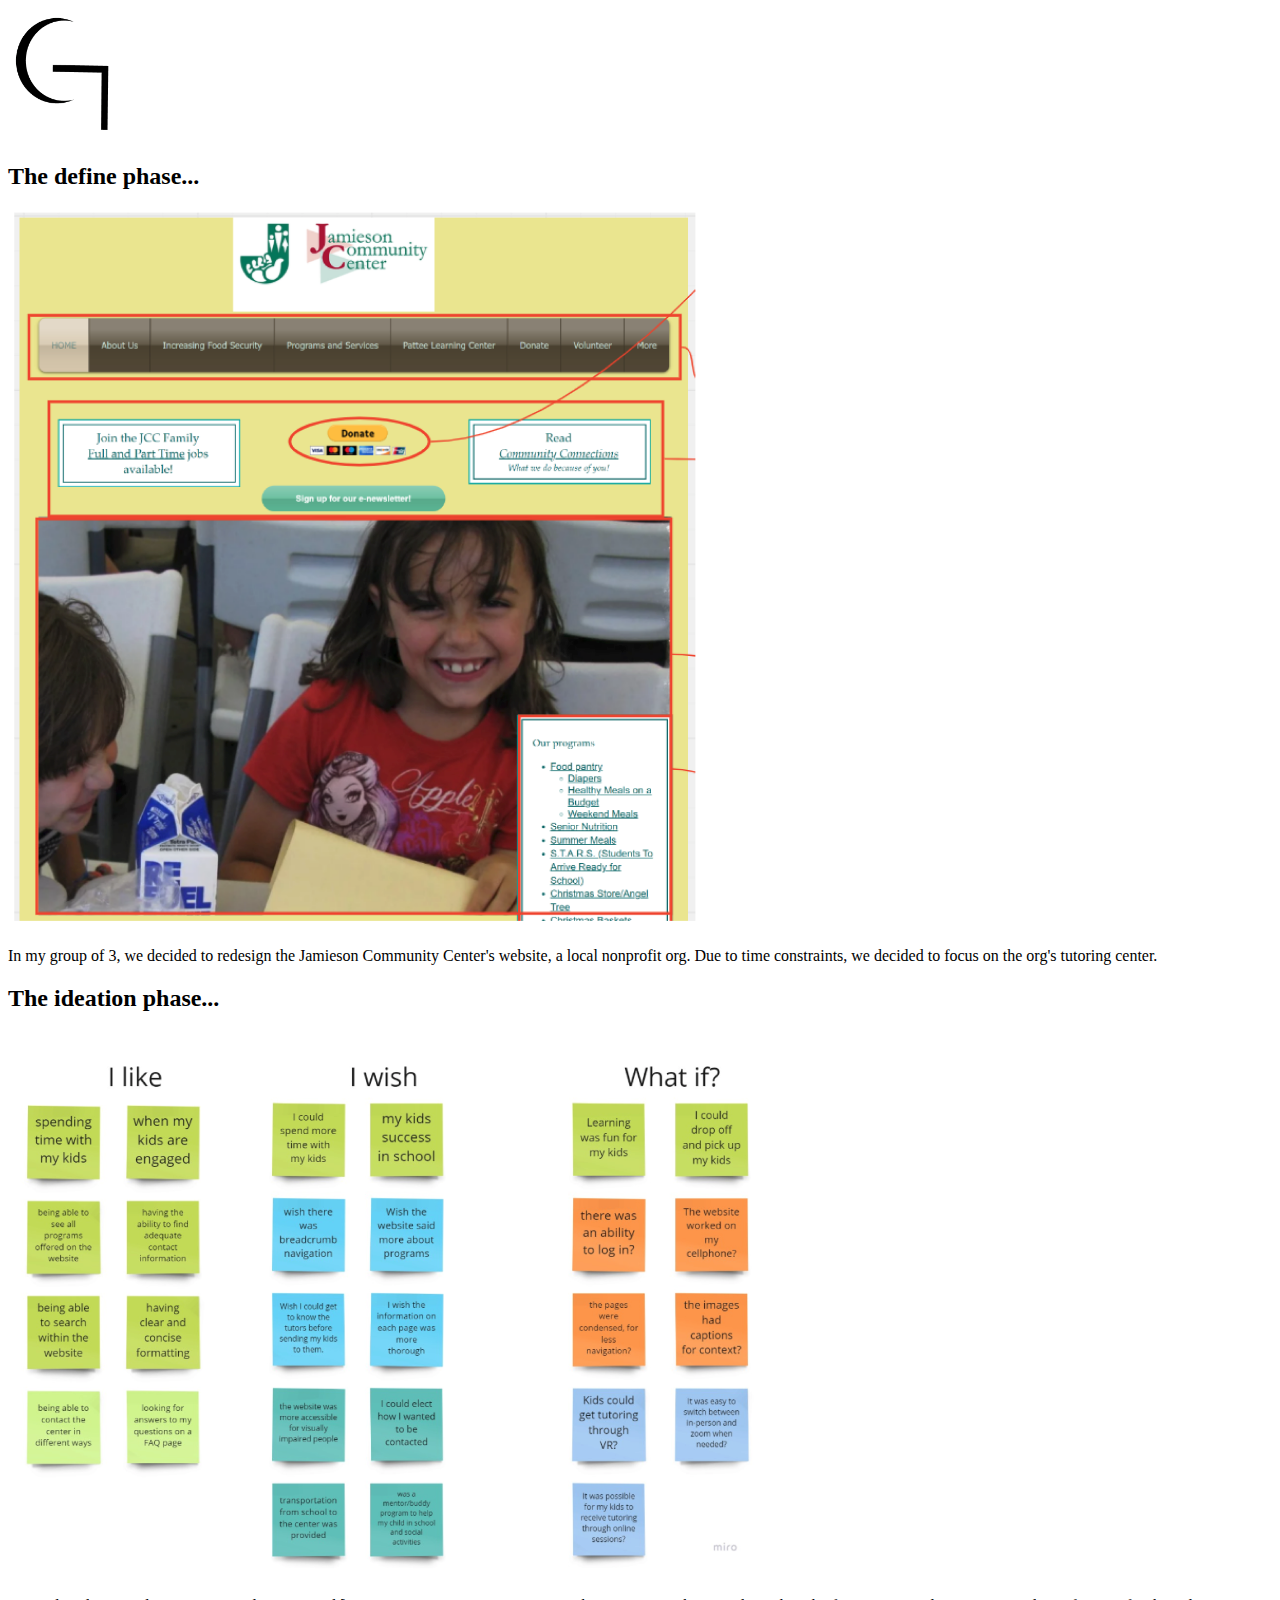
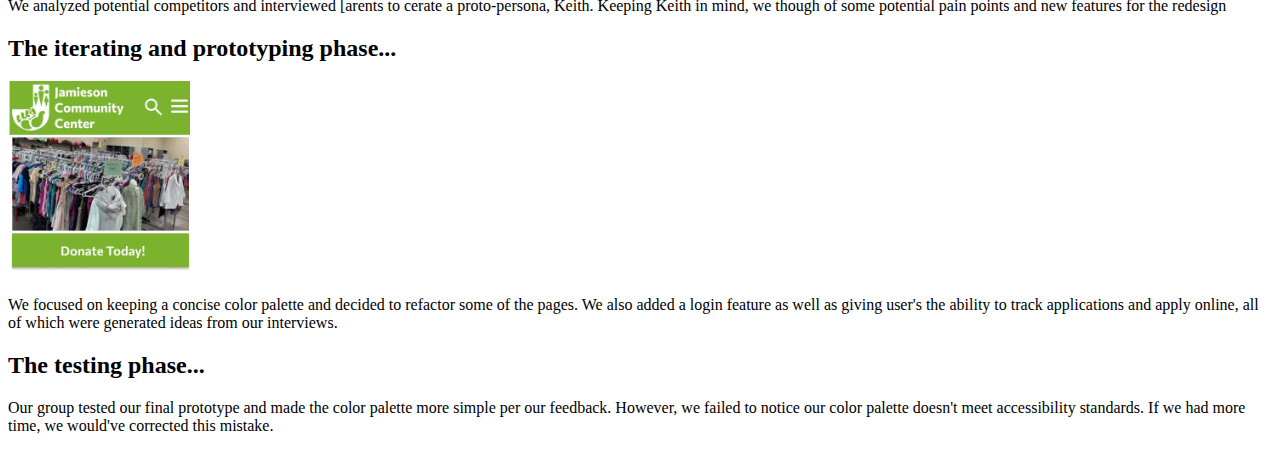
==== portfolio.html @ 0713379c "adding files" ====
<!DOCTYPE html>
<html>
    <head>
        <title>Genevieve UX Portfolio</title>
        <link href="styles/portfolio.css" rel="stylesheet" type="text/css">
        <link rel="preconnect" href="https://fonts.googleapis.com">
        <link rel="preconnect" href="https://fonts.gstatic.com" crossorigin>
        <link href="https://fonts.googleapis.com/css2?family=K2D:wght@100&family=Raleway:wght@100&display=swap" rel="stylesheet">
    </head>
    <body>
        <img src="images/Logo.png" width="113" height="131">
        <section>
            <h2>The define phase...</h2>
            <img src="images/Orginal.png">
            <p>In my group of 3, we decided to redesign the Jamieson Community Center's website, a local nonprofit org. Due to time constraints, we decided to focus on the org's tutoring center.</p>
        </section>

        <section>
            <h2>The ideation phase...</h2>
            <img src="images/ideation.png">
            <p>We analyzed potential competitors and interviewed [arents to cerate a proto-persona, Keith. Keeping Keith in mind, we though of some potential pain points and new features for the redesign</p>
        </section>

        <section>
            <h2>The iterating and prototyping phase...</h2>
            <img src="images/JCC.png">
            <p>We focused on keeping a concise color palette and decided to refactor some of the pages. We also added a login feature as well as giving user's the ability to track applications and apply online, all of which were generated ideas from our interviews.</p>
        </section>

        <section>
            <h2>The testing phase...</h2>
            <p>Our group tested our final prototype and made the color palette more simple per our feedback. However, we failed to notice our color palette doesn't meet accessibility standards. If we had more time, we would've corrected this mistake.</p>
        </section>
    </body>
</html>
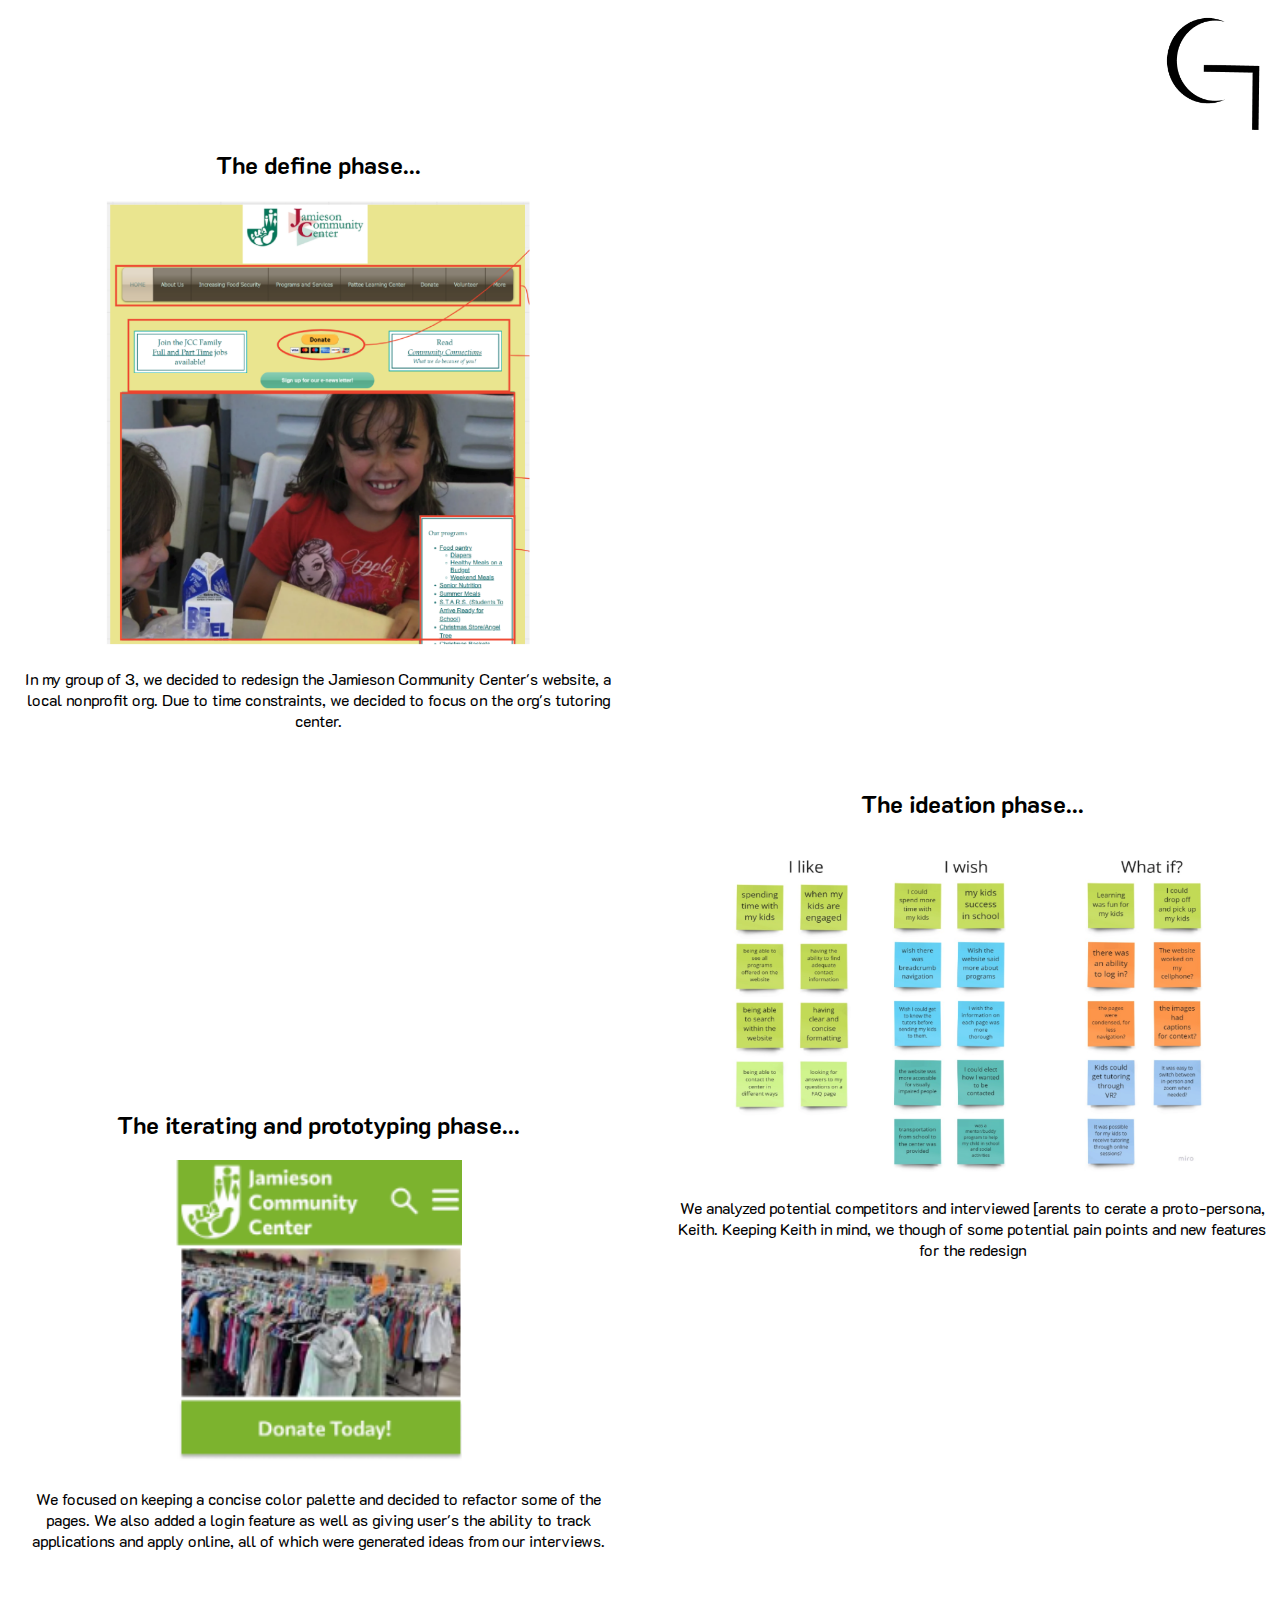
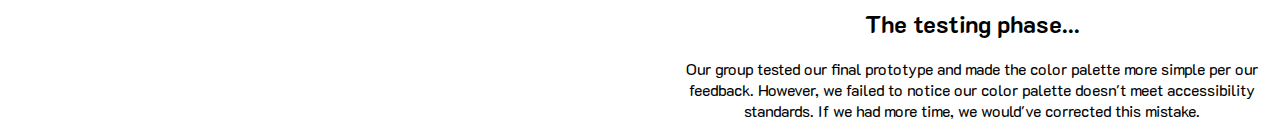
==== commit dd050f1c: "finished portfolio" ====
--- a/portfolio.html
+++ b/portfolio.html
@@ -7,27 +7,31 @@
         <link rel="preconnect" href="https://fonts.gstatic.com" crossorigin>
         <link href="https://fonts.googleapis.com/css2?family=K2D:wght@100&family=Raleway:wght@100&display=swap" rel="stylesheet">
     </head>
-    <body>
-        <img src="images/Logo.png" width="113" height="131">
-        <section>
+    <body id="all">
+        <img id="logo" src="images/Logo.png" width="113" height="131">
+        <br>
+        <section class="leftSection">
             <h2>The define phase...</h2>
-            <img src="images/Orginal.png">
+            <img id="org" src="images/Orginal.png">
             <p>In my group of 3, we decided to redesign the Jamieson Community Center's website, a local nonprofit org. Due to time constraints, we decided to focus on the org's tutoring center.</p>
         </section>
 
-        <section>
+        <br>
+        <section class="rightSection">
             <h2>The ideation phase...</h2>
-            <img src="images/ideation.png">
+            <img id="idea" src="images/ideation.png">
             <p>We analyzed potential competitors and interviewed [arents to cerate a proto-persona, Keith. Keeping Keith in mind, we though of some potential pain points and new features for the redesign</p>
         </section>
 
-        <section>
+        <br>
+        <section class="leftSection" style="padding-top: 300px;">
             <h2>The iterating and prototyping phase...</h2>
-            <img src="images/JCC.png">
+            <img id="final" src="images/JCC.png">
             <p>We focused on keeping a concise color palette and decided to refactor some of the pages. We also added a login feature as well as giving user's the ability to track applications and apply online, all of which were generated ideas from our interviews.</p>
         </section>
 
-        <section>
+        <br>
+        <section class="rightSection">
             <h2>The testing phase...</h2>
             <p>Our group tested our final prototype and made the color palette more simple per our feedback. However, we failed to notice our color palette doesn't meet accessibility standards. If we had more time, we would've corrected this mistake.</p>
         </section>
--- a/styles/portfolio.css
+++ b/styles/portfolio.css
@@ -0,0 +1,36 @@
+#all {
+    font-family: 'K2D';
+}
+
+#logo {
+    float: right;
+}
+
+section {
+    width: 600px;
+    text-align: center;
+}
+
+#org {
+    width: 430px;
+    height: 448px;
+}
+
+#idea {
+    width: 496px;
+    height: 338px;
+}
+
+#final {
+    width: 287px;
+    height: 308px;
+}
+
+.leftSection {
+    padding-left: 10px;
+    padding-top: 100px;
+}
+
+.rightSection {
+    float: right;
+}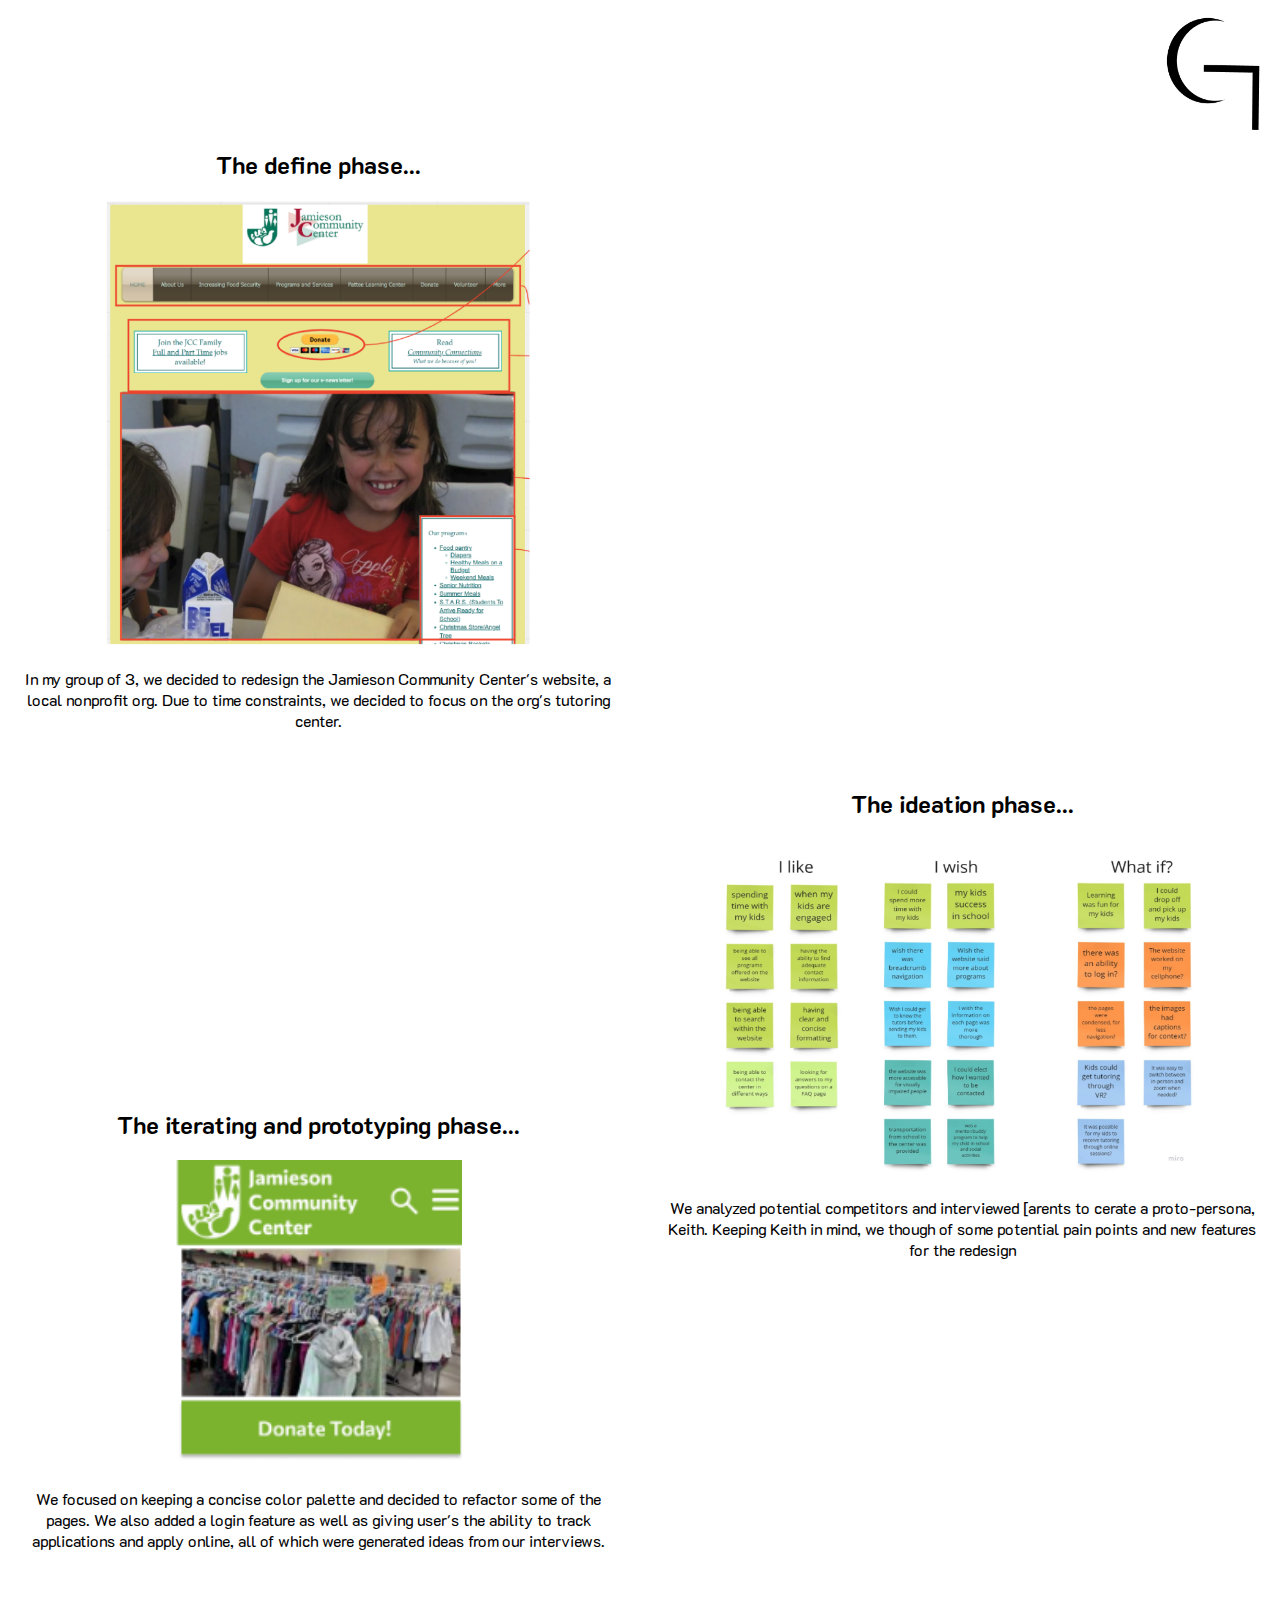
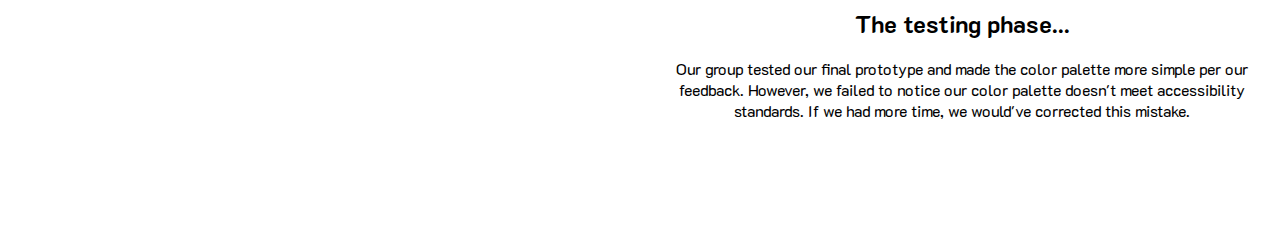
==== commit ae39bc21: "finished with portfolio page" ====
--- a/portfolio.html
+++ b/portfolio.html
@@ -24,7 +24,7 @@
         </section>
 
         <br>
-        <section class="leftSection" style="padding-top: 300px;">
+        <section id="extra">
             <h2>The iterating and prototyping phase...</h2>
             <img id="final" src="images/JCC.png">
             <p>We focused on keeping a concise color palette and decided to refactor some of the pages. We also added a login feature as well as giving user's the ability to track applications and apply online, all of which were generated ideas from our interviews.</p>
--- a/styles/portfolio.css
+++ b/styles/portfolio.css
@@ -6,31 +6,64 @@
     float: right;
 }
 
-section {
-    width: 600px;
-    text-align: center;
+@media only screen and (min-width: 600px) {
+    section {
+        width: 600px;
+        text-align: center;
+    }
+
+    #org {
+        width: 430px;
+        height: 448px;
+    }
+
+    #idea {
+        width: 496px;
+        height: 338px;
+    }
+
+    #final {
+        width: 287px;
+        height: 308px;
+    }
+
+    .leftSection {
+        padding-left: 10px;
+        padding-top: 100px;
+    }
+
+    #extra {
+       padding-left: 10px;
+       padding-top: 300px;     
+    }
+
+    .rightSection {
+        float: right;
+        padding-right: 10px;
+        margin-bottom: 100px;
+    }
 }
 
-#org {
-    width: 430px;
-    height: 448px;
-}
+@media only screen and (max-width: 1000px) {
+    section {
+        width: 400px;
+        text-align: center;
+    }
 
-#idea {
-    width: 496px;
-    height: 338px;
-}
+    #org {
+        width: 252px;
+        height: 262px;
+    }
+    
+    #idea {
+        width: 315px;
+        height: 215px;
+    }
+    
+    #final {
+        width: 182px;
+        height: 195px;
+    }
 
-#final {
-    width: 287px;
-    height: 308px;
-}
 
-.leftSection {
-    padding-left: 10px;
-    padding-top: 100px;
-}
-
-.rightSection {
-    float: right;
 }